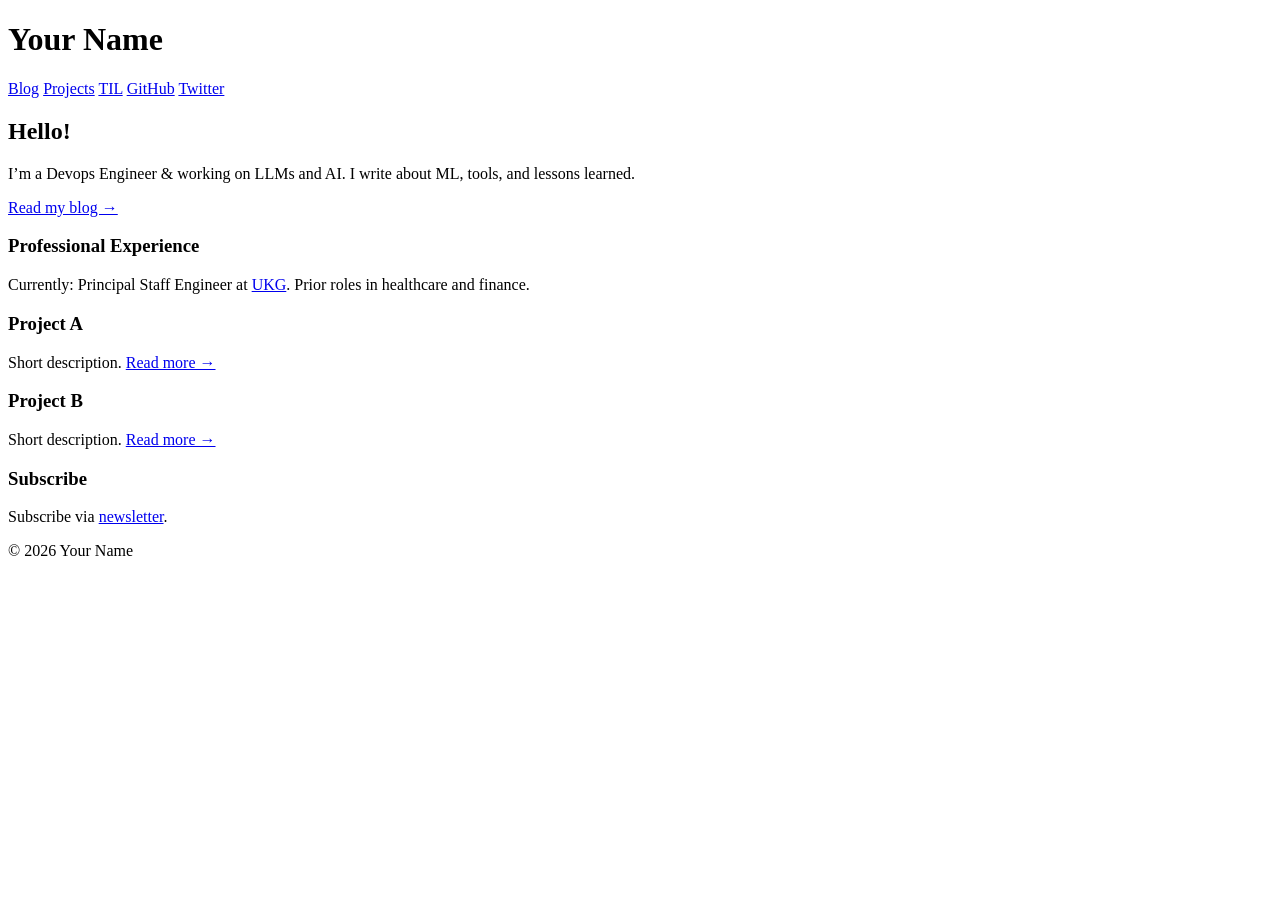
==== index.html @ e0c48140 "Create index.html" ====
<!doctype html>
<html lang="en">
<head>
  <meta charset="utf-8" />
  <meta name="viewport" content="width=device-width,initial-scale=1" />
  <title>Ashutosh Bajpai</title>
  <link rel="stylesheet" href="styles.css" />
</head>
<body>
  <header class="site-header">
    <div class="container">
      <h1 class="logo">Your Name</h1>
      <nav class="nav">
        <a href="/blog/">Blog</a>
        <a href="/projects/">Projects</a>
        <a href="/til/">TIL</a>
        <a href="https://github.com/your-username" target="_blank" rel="noopener">GitHub</a>
        <a href="https://twitter.com/your-handle" target="_blank" rel="noopener">Twitter</a>
      </nav>
    </div>
  </header>

  <main class="container">
    <section class="hero">
      <h2>Hello!</h2>
      <p>I’m a Devops Engineer & working on LLMs and AI. I write about ML, tools, and lessons learned.</p>
      <p><a class="btn" href="/blog/">Read my blog →</a></p>
    </section>

    <section class="about">
      <h3>Professional Experience</h3>
      <p>Currently: Principal Staff Engineer at <a href="https://www.ukg.com" target="_blank" rel="noopener">UKG</a>. Prior roles in healthcare and finance.</p>
    </section>

    <section id="projects" class="cards">
      <article class="card">
        <h3>Project A</h3>
        <p>Short description. <a href="/projects/project-a.html">Read more →</a></p>
      </article>
      <article class="card">
        <h3>Project B</h3>
        <p>Short description. <a href="/projects/project-b.html">Read more →</a></p>
      </article>
    </section>

    <section id="subscribe" class="contact">
      <h3>Subscribe</h3>
      <p>Subscribe via <a href="https://your-substack-or-rss.example">newsletter</a>.</p>
    </section>
  </main>

  <footer class="site-footer">
    <div class="container">© <span id="year"></span> Your Name</div>
  </footer>

  <script>document.getElementById('year').textContent = new Date().getFullYear();</script>
</body>
</html>
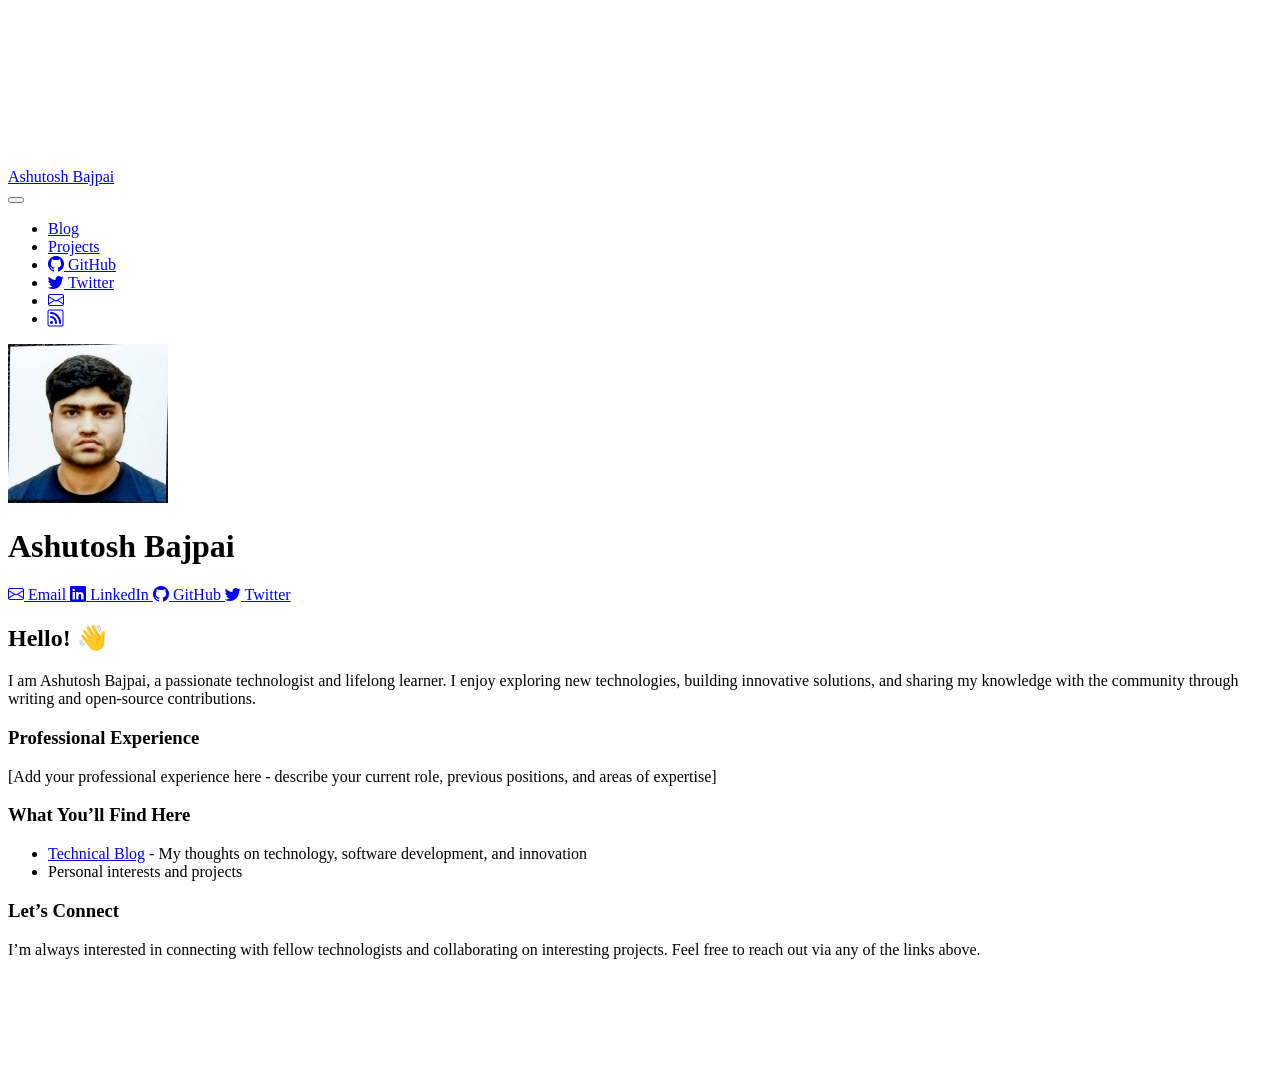
==== commit c6e96bab: "Built site for gh-pages" ====
--- a/index.html
+++ b/index.html
@@ -1,58 +1,596 @@
-<!doctype html>
-<html lang="en">
-<head>
-  <meta charset="utf-8" />
-  <meta name="viewport" content="width=device-width,initial-scale=1" />
-  <title>Ashutosh Bajpai</title>
-  <link rel="stylesheet" href="styles.css" />
+<!DOCTYPE html>
+<html xmlns="http://www.w3.org/1999/xhtml" lang="en" xml:lang="en"><head>
+
+<meta charset="utf-8">
+<meta name="generator" content="quarto-1.9.35">
+
+<meta name="viewport" content="width=device-width, initial-scale=1.0, user-scalable=yes">
+
+
+<title>Ashutosh Bajpai</title>
+<style>
+/* Default styles provided by pandoc.
+** See https://pandoc.org/MANUAL.html#variables-for-html for config info.
+*/
+code{white-space: pre-wrap;}
+span.smallcaps{font-variant: small-caps;}
+div.columns{display: flex; gap: min(4vw, 1.5em);}
+div.column{flex: auto; overflow-x: auto;}
+div.hanging-indent{margin-left: 1.5em; text-indent: -1.5em;}
+ul.task-list{list-style: none;}
+ul.task-list li input[type="checkbox"] {
+  width: 0.8em;
+  margin: 0 0.8em 0.2em -1em; /* quarto-specific, see https://github.com/quarto-dev/quarto-cli/issues/4556 */ 
+  vertical-align: middle;
+}
+</style>
+
+
+<script src="site_libs/quarto-nav/quarto-nav.js"></script>
+<script src="site_libs/quarto-nav/headroom.min.js"></script>
+<script src="site_libs/clipboard/clipboard.min.js"></script>
+<script src="site_libs/quarto-search/autocomplete.umd.js"></script>
+<script src="site_libs/quarto-search/fuse.min.js"></script>
+<script src="site_libs/quarto-search/quarto-search.js"></script>
+<meta name="quarto:offset" content="./">
+<script src="site_libs/quarto-html/quarto.js" type="module"></script>
+<script src="site_libs/quarto-html/tabsets/tabsets.js" type="module"></script>
+<script src="site_libs/quarto-html/popper.min.js"></script>
+<script src="site_libs/quarto-html/tippy.umd.min.js"></script>
+<link href="site_libs/quarto-html/tippy.css" rel="stylesheet">
+<link href="site_libs/quarto-html/quarto-syntax-highlighting-46f66b053e56abd73bb6e954d61a315b.css" rel="stylesheet" id="quarto-text-highlighting-styles">
+<script src="site_libs/bootstrap/bootstrap.min.js"></script>
+<link href="site_libs/bootstrap/bootstrap-icons.css" rel="stylesheet">
+<link href="site_libs/bootstrap/bootstrap-a0f9fd0d421825b736dc1bbcbcba2219.min.css" rel="stylesheet" append-hash="true" id="quarto-bootstrap" data-mode="light">
+<script id="quarto-search-options" type="application/json">{
+  "location": "navbar",
+  "copy-button": false,
+  "collapse-after": 3,
+  "panel-placement": "end",
+  "type": "overlay",
+  "limit": 50,
+  "keyboard-shortcut": [
+    "f",
+    "/",
+    "s"
+  ],
+  "show-item-context": false,
+  "language": {
+    "search-no-results-text": "No results",
+    "search-matching-documents-text": "matching documents",
+    "search-copy-link-title": "Copy link to search",
+    "search-hide-matches-text": "Hide additional matches",
+    "search-more-match-text": "more match in this document",
+    "search-more-matches-text": "more matches in this document",
+    "search-clear-button-title": "Clear",
+    "search-text-placeholder": "",
+    "search-detached-cancel-button-title": "Cancel",
+    "search-submit-button-title": "Submit",
+    "search-label": "Search"
+  }
+}</script>
+
+
+<link rel="stylesheet" href="styles.css">
+<meta property="og:title" content="Ashutosh Bajpai">
+<meta property="og:image" content="https://YOUR_GITHUB_USERNAME.github.io/blog.html/images/ashutosh.jpg">
+<meta property="og:site_name" content="Ashutosh Bajpai">
+<meta name="twitter:title" content="Ashutosh Bajpai">
+<meta name="twitter:image" content="https://YOUR_GITHUB_USERNAME.github.io/blog.html/images/ashutosh.jpg">
+<meta name="twitter:card" content="summary_large_image">
 </head>
-<body>
-  <header class="site-header">
-    <div class="container">
-      <h1 class="logo">Your Name</h1>
-      <nav class="nav">
-        <a href="/blog/">Blog</a>
-        <a href="/projects/">Projects</a>
-        <a href="/til/">TIL</a>
-        <a href="https://github.com/your-username" target="_blank" rel="noopener">GitHub</a>
-        <a href="https://twitter.com/your-handle" target="_blank" rel="noopener">Twitter</a>
-      </nav>
-    </div>
-  </header>
-
-  <main class="container">
-    <section class="hero">
-      <h2>Hello!</h2>
-      <p>I’m a Devops Engineer & working on LLMs and AI. I write about ML, tools, and lessons learned.</p>
-      <p><a class="btn" href="/blog/">Read my blog →</a></p>
-    </section>
-
-    <section class="about">
-      <h3>Professional Experience</h3>
-      <p>Currently: Principal Staff Engineer at <a href="https://www.ukg.com" target="_blank" rel="noopener">UKG</a>. Prior roles in healthcare and finance.</p>
-    </section>
-
-    <section id="projects" class="cards">
-      <article class="card">
-        <h3>Project A</h3>
-        <p>Short description. <a href="/projects/project-a.html">Read more →</a></p>
-      </article>
-      <article class="card">
-        <h3>Project B</h3>
-        <p>Short description. <a href="/projects/project-b.html">Read more →</a></p>
-      </article>
-    </section>
-
-    <section id="subscribe" class="contact">
-      <h3>Subscribe</h3>
-      <p>Subscribe via <a href="https://your-substack-or-rss.example">newsletter</a>.</p>
-    </section>
-  </main>
-
-  <footer class="site-footer">
-    <div class="container">© <span id="year"></span> Your Name</div>
-  </footer>
-
-  <script>document.getElementById('year').textContent = new Date().getFullYear();</script>
-</body>
-</html>
+
+<body class="nav-fixed fullcontent quarto-light">
+
+<div id="quarto-search-results"></div>
+  <header id="quarto-header" class="headroom fixed-top">
+    <nav class="navbar navbar-expand-lg " data-bs-theme="dark">
+      <div class="navbar-container container-fluid">
+      <div class="navbar-brand-container mx-auto">
+    <a class="navbar-brand" href="./index.html">
+    <span class="navbar-title">Ashutosh Bajpai</span>
+    </a>
+  </div>
+            <div id="quarto-search" class="" title="Search"></div>
+          <button class="navbar-toggler" type="button" data-bs-toggle="collapse" data-bs-target="#navbarCollapse" aria-controls="navbarCollapse" role="menu" aria-expanded="false" aria-label="Toggle navigation" onclick="if (window.quartoToggleHeadroom) { window.quartoToggleHeadroom(); }">
+  <span class="navbar-toggler-icon"></span>
+</button>
+          <div class="collapse navbar-collapse" id="navbarCollapse">
+            <ul class="navbar-nav navbar-nav-scroll ms-auto">
+  <li class="nav-item">
+    <a class="nav-link" href="./blog.html"> 
+<span class="menu-text">Blog</span></a>
+  </li>  
+  <li class="nav-item">
+    <a class="nav-link" href="./projects.html"> 
+<span class="menu-text">Projects</span></a>
+  </li>  
+  <li class="nav-item">
+    <a class="nav-link" href="https://github.com/YOUR_GITHUB_USERNAME"> <i class="bi bi-github" role="img">
+</i> 
+<span class="menu-text">GitHub</span></a>
+  </li>  
+  <li class="nav-item">
+    <a class="nav-link" href="https://twitter.com/YOUR_TWITTER_HANDLE"> <i class="bi bi-twitter" role="img">
+</i> 
+<span class="menu-text">Twitter</span></a>
+  </li>  
+  <li class="nav-item compact">
+    <a class="nav-link" href="mailto:your.email@example.com"> <i class="bi bi-envelope" role="img">
+</i> 
+<span class="menu-text"></span></a>
+  </li>  
+  <li class="nav-item compact">
+    <a class="nav-link" href="./blog.xml"> <i class="bi bi-rss" role="img">
+</i> 
+<span class="menu-text"></span></a>
+  </li>  
+</ul>
+          </div> <!-- /navcollapse -->
+            <div class="quarto-navbar-tools">
+</div>
+      </div> <!-- /container-fluid -->
+    </nav>
+</header>
+<!-- content -->
+<div id="quarto-content" class="quarto-container page-columns page-rows-contents page-layout-article page-navbar">
+<!-- sidebar -->
+<!-- margin-sidebar -->
+    
+<!-- main -->
+<div class="quarto-about-trestles">
+  <div class="about-entity">
+    <img src="images/ashutosh.jpg" class="about-image
+  rounded " style="width: 10em;">
+<header id="title-block-header" class="quarto-title-block default">
+<div class="quarto-title">
+<h1 class="title">Ashutosh Bajpai</h1>
+</div>
+<div class="quarto-title-meta">
+  </div>
+</header>
+    <div class="about-links">
+  <a href="mailto:your.email@example.com" class="about-link" rel="" target="">
+    <i class="bi bi-envelope"></i>
+     <span class="about-link-text">Email</span>
+  </a>
+  <a href="https://www.linkedin.com/in/YOUR_LINKEDIN_USERNAME/" class="about-link" rel="" target="">
+    <i class="bi bi-linkedin"></i>
+     <span class="about-link-text">LinkedIn</span>
+  </a>
+  <a href="https://github.com/YOUR_GITHUB_USERNAME" class="about-link" rel="" target="_blank">
+    <i class="bi bi-github"></i>
+     <span class="about-link-text">GitHub</span>
+  </a>
+  <a href="https://twitter.com/YOUR_TWITTER_HANDLE" class="about-link" rel="" target="_blank">
+    <i class="bi bi-twitter"></i>
+     <span class="about-link-text">Twitter</span>
+  </a>
+</div>
+  </div>
+  <div class="about-contents"><main class="content" id="quarto-document-content">
+<div id="hero-heading">
+<section id="hello" class="level2">
+<h2 data-anchor-id="hello">Hello! 👋</h2>
+<p>I am Ashutosh Bajpai, a passionate technologist and lifelong learner. I enjoy exploring new technologies, building innovative solutions, and sharing my knowledge with the community through writing and open-source contributions.</p>
+<section id="professional-experience" class="level3">
+<h3 data-anchor-id="professional-experience">Professional Experience</h3>
+<p>[Add your professional experience here - describe your current role, previous positions, and areas of expertise]</p>
+</section>
+<section id="what-youll-find-here" class="level3">
+<h3 data-anchor-id="what-youll-find-here">What You’ll Find Here</h3>
+<ul>
+<li><a href="blog.html">Technical Blog</a> - My thoughts on technology, software development, and innovation</li>
+<li>Personal interests and projects</li>
+</ul>
+</section>
+<section id="lets-connect" class="level3">
+<h3 data-anchor-id="lets-connect">Let’s Connect</h3>
+<p>I’m always interested in connecting with fellow technologists and collaborating on interesting projects. Feel free to reach out via any of the links above.</p>
+</section>
+</section>
+</div>
+
+
+</main></div>
+</div>
+ <!-- /main -->
+<script id="quarto-html-after-body" type="application/javascript">
+  window.document.addEventListener("DOMContentLoaded", function (event) {
+    const isCodeAnnotation = (el) => {
+      for (const clz of el.classList) {
+        if (clz.startsWith('code-annotation-')) {                     
+          return true;
+        }
+      }
+      return false;
+    }
+    const onCopySuccess = function(e) {
+      // button target
+      const button = e.trigger;
+      // don't keep focus
+      button.blur();
+      // flash "checked"
+      button.classList.add('code-copy-button-checked');
+      var currentTitle = button.getAttribute("title");
+      button.setAttribute("title", "Copied!");
+      let tooltip;
+      if (window.bootstrap) {
+        button.setAttribute("data-bs-toggle", "tooltip");
+        button.setAttribute("data-bs-placement", "left");
+        button.setAttribute("data-bs-title", "Copied!");
+        tooltip = new bootstrap.Tooltip(button, 
+          { trigger: "manual", 
+            customClass: "code-copy-button-tooltip",
+            offset: [0, -8]});
+        tooltip.show();    
+      }
+      setTimeout(function() {
+        if (tooltip) {
+          tooltip.hide();
+          button.removeAttribute("data-bs-title");
+          button.removeAttribute("data-bs-toggle");
+          button.removeAttribute("data-bs-placement");
+        }
+        button.setAttribute("title", currentTitle);
+        button.classList.remove('code-copy-button-checked');
+      }, 1000);
+      // clear code selection
+      e.clearSelection();
+    }
+    const getTextToCopy = function(trigger) {
+      const outerScaffold = trigger.parentElement.cloneNode(true);
+      const codeEl = outerScaffold.querySelector('code');
+      for (const childEl of codeEl.children) {
+        if (isCodeAnnotation(childEl)) {
+          childEl.remove();
+        }
+      }
+      return codeEl.innerText;
+    }
+    const clipboard = new window.ClipboardJS('.code-copy-button:not([data-in-quarto-modal])', {
+      text: getTextToCopy
+    });
+    clipboard.on('success', onCopySuccess);
+    if (window.document.getElementById('quarto-embedded-source-code-modal')) {
+      const clipboardModal = new window.ClipboardJS('.code-copy-button[data-in-quarto-modal]', {
+        text: getTextToCopy,
+        container: window.document.getElementById('quarto-embedded-source-code-modal')
+      });
+      clipboardModal.on('success', onCopySuccess);
+    }
+      var localhostRegex = new RegExp(/^(?:http|https):\/\/localhost\:?[0-9]*\//);
+      var mailtoRegex = new RegExp(/^mailto:/);
+        var filterRegex = new RegExp("https:\/\/YOUR_GITHUB_USERNAME\.github\.io\/blog\.html");
+      var isInternal = (href) => {
+          return filterRegex.test(href) || localhostRegex.test(href) || mailtoRegex.test(href);
+      }
+      // Inspect non-navigation links and adorn them if external
+     var links = window.document.querySelectorAll('a[href]:not(.nav-link):not(.navbar-brand):not(.toc-action):not(.sidebar-link):not(.sidebar-item-toggle):not(.pagination-link):not(.no-external):not([aria-hidden]):not(.dropdown-item):not(.quarto-navigation-tool):not(.about-link)');
+      for (var i=0; i<links.length; i++) {
+        const link = links[i];
+        if (!isInternal(link.href)) {
+          // undo the damage that might have been done by quarto-nav.js in the case of
+          // links that we want to consider external
+          if (link.dataset.originalHref !== undefined) {
+            link.href = link.dataset.originalHref;
+          }
+        }
+      }
+    function tippyHover(el, contentFn, onTriggerFn, onUntriggerFn) {
+      const config = {
+        allowHTML: true,
+        maxWidth: 500,
+        delay: 100,
+        arrow: false,
+        appendTo: function(el) {
+            return el.parentElement;
+        },
+        interactive: true,
+        interactiveBorder: 10,
+        theme: 'quarto',
+        placement: 'bottom-start',
+      };
+      if (contentFn) {
+        config.content = contentFn;
+      }
+      if (onTriggerFn) {
+        config.onTrigger = onTriggerFn;
+      }
+      if (onUntriggerFn) {
+        config.onUntrigger = onUntriggerFn;
+      }
+      window.tippy(el, config); 
+    }
+    const noterefs = window.document.querySelectorAll('a[role="doc-noteref"]');
+    for (var i=0; i<noterefs.length; i++) {
+      const ref = noterefs[i];
+      tippyHover(ref, function() {
+        // use id or data attribute instead here
+        let href = ref.getAttribute('data-footnote-href') || ref.getAttribute('href');
+        try { href = new URL(href).hash; } catch {}
+        const id = href.replace(/^#\/?/, "");
+        const note = window.document.getElementById(id);
+        if (note) {
+          return note.innerHTML;
+        } else {
+          return "";
+        }
+      });
+    }
+    const xrefs = window.document.querySelectorAll('a.quarto-xref');
+    const processXRef = (id, note) => {
+      // Strip column container classes
+      const stripColumnClz = (el) => {
+        el.classList.remove("page-full", "page-columns");
+        if (el.children) {
+          for (const child of el.children) {
+            stripColumnClz(child);
+          }
+        }
+      }
+      stripColumnClz(note)
+      if (id === null || id.startsWith('sec-')) {
+        // Special case sections, only their first couple elements
+        const container = document.createElement("div");
+        if (note.children && note.children.length > 2) {
+          container.appendChild(note.children[0].cloneNode(true));
+          for (let i = 1; i < note.children.length; i++) {
+            const child = note.children[i];
+            if (child.tagName === "P" && child.innerText === "") {
+              continue;
+            } else {
+              container.appendChild(child.cloneNode(true));
+              break;
+            }
+          }
+          if (window.Quarto?.typesetMath) {
+            window.Quarto.typesetMath(container);
+          }
+          return container.innerHTML
+        } else {
+          if (window.Quarto?.typesetMath) {
+            window.Quarto.typesetMath(note);
+          }
+          return note.innerHTML;
+        }
+      } else {
+        // Remove any anchor links if they are present
+        const anchorLink = note.querySelector('a.anchorjs-link');
+        if (anchorLink) {
+          anchorLink.remove();
+        }
+        if (window.Quarto?.typesetMath) {
+          window.Quarto.typesetMath(note);
+        }
+        if (note.classList.contains("callout")) {
+          return note.outerHTML;
+        } else {
+          return note.innerHTML;
+        }
+      }
+    }
+    for (var i=0; i<xrefs.length; i++) {
+      const xref = xrefs[i];
+      tippyHover(xref, undefined, function(instance) {
+        instance.disable();
+        let url = xref.getAttribute('href');
+        let hash = undefined; 
+        if (url.startsWith('#')) {
+          hash = url;
+        } else {
+          try { hash = new URL(url).hash; } catch {}
+        }
+        if (hash) {
+          const id = hash.replace(/^#\/?/, "");
+          const note = window.document.getElementById(id);
+          if (note !== null) {
+            try {
+              const html = processXRef(id, note.cloneNode(true));
+              instance.setContent(html);
+            } finally {
+              instance.enable();
+              instance.show();
+            }
+          } else {
+            // See if we can fetch this
+            fetch(url.split('#')[0])
+            .then(res => res.text())
+            .then(html => {
+              const parser = new DOMParser();
+              const htmlDoc = parser.parseFromString(html, "text/html");
+              const note = htmlDoc.getElementById(id);
+              if (note !== null) {
+                const html = processXRef(id, note);
+                instance.setContent(html);
+              } 
+            }).finally(() => {
+              instance.enable();
+              instance.show();
+            });
+          }
+        } else {
+          // See if we can fetch a full url (with no hash to target)
+          // This is a special case and we should probably do some content thinning / targeting
+          fetch(url)
+          .then(res => res.text())
+          .then(html => {
+            const parser = new DOMParser();
+            const htmlDoc = parser.parseFromString(html, "text/html");
+            const note = htmlDoc.querySelector('main.content');
+            if (note !== null) {
+              // This should only happen for chapter cross references
+              // (since there is no id in the URL)
+              // remove the first header
+              if (note.children.length > 0 && note.children[0].tagName === "HEADER") {
+                note.children[0].remove();
+              }
+              const html = processXRef(null, note);
+              instance.setContent(html);
+            } 
+          }).finally(() => {
+            instance.enable();
+            instance.show();
+          });
+        }
+      }, function(instance) {
+      });
+    }
+        let selectedAnnoteEl;
+        const selectorForAnnotation = ( cell, annotation) => {
+          let cellAttr = 'data-code-cell="' + cell + '"';
+          let lineAttr = 'data-code-annotation="' +  annotation + '"';
+          const selector = 'span[' + cellAttr + '][' + lineAttr + ']';
+          return selector;
+        }
+        const selectCodeLines = (annoteEl) => {
+          const doc = window.document;
+          const targetCell = annoteEl.getAttribute("data-target-cell");
+          const targetAnnotation = annoteEl.getAttribute("data-target-annotation");
+          const annoteSpan = window.document.querySelector(selectorForAnnotation(targetCell, targetAnnotation));
+          const lines = annoteSpan.getAttribute("data-code-lines").split(",");
+          const lineIds = lines.map((line) => {
+            return targetCell + "-" + line;
+          })
+          let top = null;
+          let height = null;
+          let parent = null;
+          if (lineIds.length > 0) {
+              //compute the position of the single el (top and bottom and make a div)
+              const el = window.document.getElementById(lineIds[0]);
+              top = el.offsetTop;
+              height = el.offsetHeight;
+              parent = el.parentElement.parentElement;
+            if (lineIds.length > 1) {
+              const lastEl = window.document.getElementById(lineIds[lineIds.length - 1]);
+              const bottom = lastEl.offsetTop + lastEl.offsetHeight;
+              height = bottom - top;
+            }
+            if (top !== null && height !== null && parent !== null) {
+              // cook up a div (if necessary) and position it 
+              let div = window.document.getElementById("code-annotation-line-highlight");
+              if (div === null) {
+                div = window.document.createElement("div");
+                div.setAttribute("id", "code-annotation-line-highlight");
+                div.style.position = 'absolute';
+                parent.appendChild(div);
+              }
+              div.style.top = top - 2 + "px";
+              div.style.height = height + 4 + "px";
+              div.style.left = 0;
+              let gutterDiv = window.document.getElementById("code-annotation-line-highlight-gutter");
+              if (gutterDiv === null) {
+                gutterDiv = window.document.createElement("div");
+                gutterDiv.setAttribute("id", "code-annotation-line-highlight-gutter");
+                gutterDiv.style.position = 'absolute';
+                const codeCell = window.document.getElementById(targetCell);
+                const gutter = codeCell.querySelector('.code-annotation-gutter');
+                gutter.appendChild(gutterDiv);
+              }
+              gutterDiv.style.top = top - 2 + "px";
+              gutterDiv.style.height = height + 4 + "px";
+            }
+            selectedAnnoteEl = annoteEl;
+          }
+        };
+        const unselectCodeLines = () => {
+          const elementsIds = ["code-annotation-line-highlight", "code-annotation-line-highlight-gutter"];
+          elementsIds.forEach((elId) => {
+            const div = window.document.getElementById(elId);
+            if (div) {
+              div.remove();
+            }
+          });
+          selectedAnnoteEl = undefined;
+        };
+          // Handle positioning of the toggle
+      window.addEventListener(
+        "resize",
+        throttle(() => {
+          elRect = undefined;
+          if (selectedAnnoteEl) {
+            selectCodeLines(selectedAnnoteEl);
+          }
+        }, 10)
+      );
+      function throttle(fn, ms) {
+      let throttle = false;
+      let timer;
+        return (...args) => {
+          if(!throttle) { // first call gets through
+              fn.apply(this, args);
+              throttle = true;
+          } else { // all the others get throttled
+              if(timer) clearTimeout(timer); // cancel #2
+              timer = setTimeout(() => {
+                fn.apply(this, args);
+                timer = throttle = false;
+              }, ms);
+          }
+        };
+      }
+        // Attach click handler to the DT
+        const annoteDls = window.document.querySelectorAll('dt[data-target-cell]');
+        for (const annoteDlNode of annoteDls) {
+          annoteDlNode.addEventListener('click', (event) => {
+            const clickedEl = event.target;
+            if (clickedEl !== selectedAnnoteEl) {
+              unselectCodeLines();
+              const activeEl = window.document.querySelector('dt[data-target-cell].code-annotation-active');
+              if (activeEl) {
+                activeEl.classList.remove('code-annotation-active');
+              }
+              selectCodeLines(clickedEl);
+              clickedEl.classList.add('code-annotation-active');
+            } else {
+              // Unselect the line
+              unselectCodeLines();
+              clickedEl.classList.remove('code-annotation-active');
+            }
+          });
+        }
+    const findCites = (el) => {
+      const parentEl = el.parentElement;
+      if (parentEl) {
+        const cites = parentEl.dataset.cites;
+        if (cites) {
+          return {
+            el,
+            cites: cites.split(' ')
+          };
+        } else {
+          return findCites(el.parentElement)
+        }
+      } else {
+        return undefined;
+      }
+    };
+    var bibliorefs = window.document.querySelectorAll('a[role="doc-biblioref"]');
+    for (var i=0; i<bibliorefs.length; i++) {
+      const ref = bibliorefs[i];
+      const citeInfo = findCites(ref);
+      if (citeInfo) {
+        tippyHover(citeInfo.el, function() {
+          var popup = window.document.createElement('div');
+          citeInfo.cites.forEach(function(cite) {
+            var citeDiv = window.document.createElement('div');
+            citeDiv.classList.add('hanging-indent');
+            citeDiv.classList.add('csl-entry');
+            var biblioDiv = window.document.getElementById('ref-' + cite);
+            if (biblioDiv) {
+              citeDiv.innerHTML = biblioDiv.innerHTML;
+            }
+            popup.appendChild(citeDiv);
+          });
+          return popup.innerHTML;
+        });
+      }
+    }
+  });
+  </script>
+</div> <!-- /content -->
+
+
+
+
+</body></html>
--- a/site_libs/quarto-html/tippy.css
+++ b/site_libs/quarto-html/tippy.css
@@ -0,0 +1 @@
+.tippy-box[data-animation=fade][data-state=hidden]{opacity:0}[data-tippy-root]{max-width:calc(100vw - 10px)}.tippy-box{position:relative;background-color:#333;color:#fff;border-radius:4px;font-size:14px;line-height:1.4;white-space:normal;outline:0;transition-property:transform,visibility,opacity}.tippy-box[data-placement^=top]>.tippy-arrow{bottom:0}.tippy-box[data-placement^=top]>.tippy-arrow:before{bottom:-7px;left:0;border-width:8px 8px 0;border-top-color:initial;transform-origin:center top}.tippy-box[data-placement^=bottom]>.tippy-arrow{top:0}.tippy-box[data-placement^=bottom]>.tippy-arrow:before{top:-7px;left:0;border-width:0 8px 8px;border-bottom-color:initial;transform-origin:center bottom}.tippy-box[data-placement^=left]>.tippy-arrow{right:0}.tippy-box[data-placement^=left]>.tippy-arrow:before{border-width:8px 0 8px 8px;border-left-color:initial;right:-7px;transform-origin:center left}.tippy-box[data-placement^=right]>.tippy-arrow{left:0}.tippy-box[data-placement^=right]>.tippy-arrow:before{left:-7px;border-width:8px 8px 8px 0;border-right-color:initial;transform-origin:center right}.tippy-box[data-inertia][data-state=visible]{transition-timing-function:cubic-bezier(.54,1.5,.38,1.11)}.tippy-arrow{width:16px;height:16px;color:#333}.tippy-arrow:before{content:"";position:absolute;border-color:transparent;border-style:solid}.tippy-content{position:relative;padding:5px 9px;z-index:1}
--- a/site_libs/quarto-html/quarto-syntax-highlighting-46f66b053e56abd73bb6e954d61a315b.css
+++ b/site_libs/quarto-html/quarto-syntax-highlighting-46f66b053e56abd73bb6e954d61a315b.css
@@ -0,0 +1,236 @@
+/* quarto syntax highlight colors */
+:root {
+  --quarto-hl-ot-color: #003B4F;
+  --quarto-hl-at-color: #657422;
+  --quarto-hl-ss-color: #20794D;
+  --quarto-hl-an-color: #5E5E5E;
+  --quarto-hl-fu-color: #4758AB;
+  --quarto-hl-st-color: #20794D;
+  --quarto-hl-cf-color: #003B4F;
+  --quarto-hl-op-color: #5E5E5E;
+  --quarto-hl-er-color: #AD0000;
+  --quarto-hl-bn-color: #AD0000;
+  --quarto-hl-al-color: #AD0000;
+  --quarto-hl-va-color: #111111;
+  --quarto-hl-bu-color: inherit;
+  --quarto-hl-ex-color: inherit;
+  --quarto-hl-pp-color: #AD0000;
+  --quarto-hl-in-color: #5E5E5E;
+  --quarto-hl-vs-color: #20794D;
+  --quarto-hl-wa-color: #5E5E5E;
+  --quarto-hl-do-color: #5E5E5E;
+  --quarto-hl-im-color: #00769E;
+  --quarto-hl-ch-color: #20794D;
+  --quarto-hl-dt-color: #AD0000;
+  --quarto-hl-fl-color: #AD0000;
+  --quarto-hl-co-color: #5E5E5E;
+  --quarto-hl-cv-color: #5E5E5E;
+  --quarto-hl-cn-color: #8f5902;
+  --quarto-hl-sc-color: #5E5E5E;
+  --quarto-hl-dv-color: #AD0000;
+  --quarto-hl-kw-color: #003B4F;
+}
+
+/* other quarto variables */
+:root {
+  --quarto-font-monospace: SFMono-Regular, Menlo, Monaco, Consolas, "Liberation Mono", "Courier New", monospace;
+}
+
+/* syntax highlight based on Pandoc's rules */
+pre > code.sourceCode > span {
+  color: #003B4F;
+}
+
+code.sourceCode > span {
+  color: #003B4F;
+}
+
+div.sourceCode,
+div.sourceCode pre.sourceCode {
+  color: #003B4F;
+}
+
+/* Normal */
+code span {
+  color: #003B4F;
+}
+
+/* Alert */
+code span.al {
+  color: #AD0000;
+  font-style: inherit;
+}
+
+/* Annotation */
+code span.an {
+  color: #5E5E5E;
+  font-style: inherit;
+}
+
+/* Attribute */
+code span.at {
+  color: #657422;
+  font-style: inherit;
+}
+
+/* BaseN */
+code span.bn {
+  color: #AD0000;
+  font-style: inherit;
+}
+
+/* BuiltIn */
+code span.bu {
+  font-style: inherit;
+}
+
+/* ControlFlow */
+code span.cf {
+  color: #003B4F;
+  font-weight: bold;
+  font-style: inherit;
+}
+
+/* Char */
+code span.ch {
+  color: #20794D;
+  font-style: inherit;
+}
+
+/* Constant */
+code span.cn {
+  color: #8f5902;
+  font-style: inherit;
+}
+
+/* Comment */
+code span.co {
+  color: #5E5E5E;
+  font-style: inherit;
+}
+
+/* CommentVar */
+code span.cv {
+  color: #5E5E5E;
+  font-style: italic;
+}
+
+/* Documentation */
+code span.do {
+  color: #5E5E5E;
+  font-style: italic;
+}
+
+/* DataType */
+code span.dt {
+  color: #AD0000;
+  font-style: inherit;
+}
+
+/* DecVal */
+code span.dv {
+  color: #AD0000;
+  font-style: inherit;
+}
+
+/* Error */
+code span.er {
+  color: #AD0000;
+  font-style: inherit;
+}
+
+/* Extension */
+code span.ex {
+  font-style: inherit;
+}
+
+/* Float */
+code span.fl {
+  color: #AD0000;
+  font-style: inherit;
+}
+
+/* Function */
+code span.fu {
+  color: #4758AB;
+  font-style: inherit;
+}
+
+/* Import */
+code span.im {
+  color: #00769E;
+  font-style: inherit;
+}
+
+/* Information */
+code span.in {
+  color: #5E5E5E;
+  font-style: inherit;
+}
+
+/* Keyword */
+code span.kw {
+  color: #003B4F;
+  font-weight: bold;
+  font-style: inherit;
+}
+
+/* Operator */
+code span.op {
+  color: #5E5E5E;
+  font-style: inherit;
+}
+
+/* Other */
+code span.ot {
+  color: #003B4F;
+  font-style: inherit;
+}
+
+/* Preprocessor */
+code span.pp {
+  color: #AD0000;
+  font-style: inherit;
+}
+
+/* SpecialChar */
+code span.sc {
+  color: #5E5E5E;
+  font-style: inherit;
+}
+
+/* SpecialString */
+code span.ss {
+  color: #20794D;
+  font-style: inherit;
+}
+
+/* String */
+code span.st {
+  color: #20794D;
+  font-style: inherit;
+}
+
+/* Variable */
+code span.va {
+  color: #111111;
+  font-style: inherit;
+}
+
+/* VerbatimString */
+code span.vs {
+  color: #20794D;
+  font-style: inherit;
+}
+
+/* Warning */
+code span.wa {
+  color: #5E5E5E;
+  font-style: italic;
+}
+
+.prevent-inlining {
+  content: "</";
+}
+
+/*# sourceMappingURL=5022ed312398f59a55adce476d7327af.css.map */
--- a/styles.css
+++ b/styles.css
@@ -0,0 +1,22 @@
+/* css styles */
+
+.github-stars {
+  display: inline-block !important;
+  visibility: visible !important;
+  opacity: 1 !important;
+  position: relative;
+  z-index: 10;
+  margin-left: 4px;
+  vertical-align: middle;
+  height: 20px;
+  width: auto;
+  box-shadow: none;
+  font-size: 0.85em;
+  color: #f1c40f;
+  font-weight: bold;
+  transition: color 0.2s;
+}
+
+a:hover .github-stars {
+  color: #f39c12;
+}
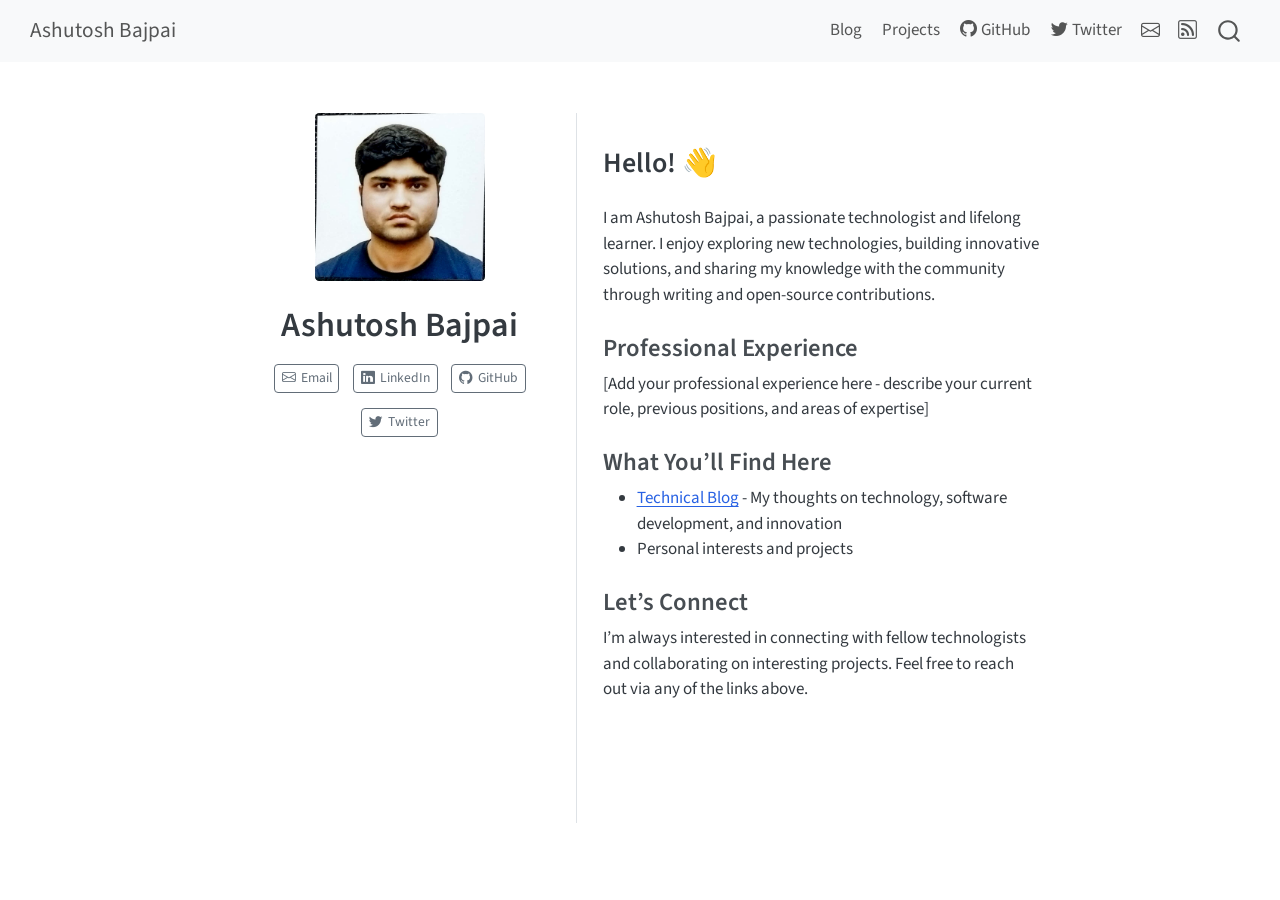
==== commit b27070b9: "Built site for gh-pages" ====
--- a/index.html
+++ b/index.html
@@ -2,16 +2,13 @@
 <html xmlns="http://www.w3.org/1999/xhtml" lang="en" xml:lang="en"><head>
 
 <meta charset="utf-8">
-<meta name="generator" content="quarto-1.9.35">
+<meta name="generator" content="quarto-1.8.27">
 
 <meta name="viewport" content="width=device-width, initial-scale=1.0, user-scalable=yes">
 
 
 <title>Ashutosh Bajpai</title>
 <style>
-/* Default styles provided by pandoc.
-** See https://pandoc.org/MANUAL.html#variables-for-html for config info.
-*/
 code{white-space: pre-wrap;}
 span.smallcaps{font-variant: small-caps;}
 div.columns{display: flex; gap: min(4vw, 1.5em);}
@@ -35,13 +32,14 @@
 <meta name="quarto:offset" content="./">
 <script src="site_libs/quarto-html/quarto.js" type="module"></script>
 <script src="site_libs/quarto-html/tabsets/tabsets.js" type="module"></script>
+<script src="site_libs/quarto-html/axe/axe-check.js" type="module"></script>
 <script src="site_libs/quarto-html/popper.min.js"></script>
 <script src="site_libs/quarto-html/tippy.umd.min.js"></script>
 <link href="site_libs/quarto-html/tippy.css" rel="stylesheet">
-<link href="site_libs/quarto-html/quarto-syntax-highlighting-46f66b053e56abd73bb6e954d61a315b.css" rel="stylesheet" id="quarto-text-highlighting-styles">
+<link href="site_libs/quarto-html/quarto-syntax-highlighting-ed96de9b727972fe78a7b5d16c58bf87.css" rel="stylesheet" id="quarto-text-highlighting-styles">
 <script src="site_libs/bootstrap/bootstrap.min.js"></script>
 <link href="site_libs/bootstrap/bootstrap-icons.css" rel="stylesheet">
-<link href="site_libs/bootstrap/bootstrap-a0f9fd0d421825b736dc1bbcbcba2219.min.css" rel="stylesheet" append-hash="true" id="quarto-bootstrap" data-mode="light">
+<link href="site_libs/bootstrap/bootstrap-afa37c5c79185640b9c231024f4fe5ea.min.css" rel="stylesheet" append-hash="true" id="quarto-bootstrap" data-mode="light">
 <script id="quarto-search-options" type="application/json">{
   "location": "navbar",
   "copy-button": false,
--- a/site_libs/quarto-html/quarto-syntax-highlighting-ed96de9b727972fe78a7b5d16c58bf87.css
+++ b/site_libs/quarto-html/quarto-syntax-highlighting-ed96de9b727972fe78a7b5d16c58bf87.css
@@ -0,0 +1,236 @@
+/* quarto syntax highlight colors */
+:root {
+  --quarto-hl-ot-color: #003B4F;
+  --quarto-hl-at-color: #657422;
+  --quarto-hl-ss-color: #20794D;
+  --quarto-hl-an-color: #5E5E5E;
+  --quarto-hl-fu-color: #4758AB;
+  --quarto-hl-st-color: #20794D;
+  --quarto-hl-cf-color: #003B4F;
+  --quarto-hl-op-color: #5E5E5E;
+  --quarto-hl-er-color: #AD0000;
+  --quarto-hl-bn-color: #AD0000;
+  --quarto-hl-al-color: #AD0000;
+  --quarto-hl-va-color: #111111;
+  --quarto-hl-bu-color: inherit;
+  --quarto-hl-ex-color: inherit;
+  --quarto-hl-pp-color: #AD0000;
+  --quarto-hl-in-color: #5E5E5E;
+  --quarto-hl-vs-color: #20794D;
+  --quarto-hl-wa-color: #5E5E5E;
+  --quarto-hl-do-color: #5E5E5E;
+  --quarto-hl-im-color: #00769E;
+  --quarto-hl-ch-color: #20794D;
+  --quarto-hl-dt-color: #AD0000;
+  --quarto-hl-fl-color: #AD0000;
+  --quarto-hl-co-color: #5E5E5E;
+  --quarto-hl-cv-color: #5E5E5E;
+  --quarto-hl-cn-color: #8f5902;
+  --quarto-hl-sc-color: #5E5E5E;
+  --quarto-hl-dv-color: #AD0000;
+  --quarto-hl-kw-color: #003B4F;
+}
+
+/* other quarto variables */
+:root {
+  --quarto-font-monospace: SFMono-Regular, Menlo, Monaco, Consolas, "Liberation Mono", "Courier New", monospace;
+}
+
+/* syntax highlight based on Pandoc's rules */
+pre > code.sourceCode > span {
+  color: #003B4F;
+}
+
+code.sourceCode > span {
+  color: #003B4F;
+}
+
+div.sourceCode,
+div.sourceCode pre.sourceCode {
+  color: #003B4F;
+}
+
+/* Normal */
+code span {
+  color: #003B4F;
+}
+
+/* Alert */
+code span.al {
+  color: #AD0000;
+  font-style: inherit;
+}
+
+/* Annotation */
+code span.an {
+  color: #5E5E5E;
+  font-style: inherit;
+}
+
+/* Attribute */
+code span.at {
+  color: #657422;
+  font-style: inherit;
+}
+
+/* BaseN */
+code span.bn {
+  color: #AD0000;
+  font-style: inherit;
+}
+
+/* BuiltIn */
+code span.bu {
+  font-style: inherit;
+}
+
+/* ControlFlow */
+code span.cf {
+  color: #003B4F;
+  font-weight: bold;
+  font-style: inherit;
+}
+
+/* Char */
+code span.ch {
+  color: #20794D;
+  font-style: inherit;
+}
+
+/* Constant */
+code span.cn {
+  color: #8f5902;
+  font-style: inherit;
+}
+
+/* Comment */
+code span.co {
+  color: #5E5E5E;
+  font-style: inherit;
+}
+
+/* CommentVar */
+code span.cv {
+  color: #5E5E5E;
+  font-style: italic;
+}
+
+/* Documentation */
+code span.do {
+  color: #5E5E5E;
+  font-style: italic;
+}
+
+/* DataType */
+code span.dt {
+  color: #AD0000;
+  font-style: inherit;
+}
+
+/* DecVal */
+code span.dv {
+  color: #AD0000;
+  font-style: inherit;
+}
+
+/* Error */
+code span.er {
+  color: #AD0000;
+  font-style: inherit;
+}
+
+/* Extension */
+code span.ex {
+  font-style: inherit;
+}
+
+/* Float */
+code span.fl {
+  color: #AD0000;
+  font-style: inherit;
+}
+
+/* Function */
+code span.fu {
+  color: #4758AB;
+  font-style: inherit;
+}
+
+/* Import */
+code span.im {
+  color: #00769E;
+  font-style: inherit;
+}
+
+/* Information */
+code span.in {
+  color: #5E5E5E;
+  font-style: inherit;
+}
+
+/* Keyword */
+code span.kw {
+  color: #003B4F;
+  font-weight: bold;
+  font-style: inherit;
+}
+
+/* Operator */
+code span.op {
+  color: #5E5E5E;
+  font-style: inherit;
+}
+
+/* Other */
+code span.ot {
+  color: #003B4F;
+  font-style: inherit;
+}
+
+/* Preprocessor */
+code span.pp {
+  color: #AD0000;
+  font-style: inherit;
+}
+
+/* SpecialChar */
+code span.sc {
+  color: #5E5E5E;
+  font-style: inherit;
+}
+
+/* SpecialString */
+code span.ss {
+  color: #20794D;
+  font-style: inherit;
+}
+
+/* String */
+code span.st {
+  color: #20794D;
+  font-style: inherit;
+}
+
+/* Variable */
+code span.va {
+  color: #111111;
+  font-style: inherit;
+}
+
+/* VerbatimString */
+code span.vs {
+  color: #20794D;
+  font-style: inherit;
+}
+
+/* Warning */
+code span.wa {
+  color: #5E5E5E;
+  font-style: italic;
+}
+
+.prevent-inlining {
+  content: "</";
+}
+
+/*# sourceMappingURL=0920dd6d7437995b8cdf7429764427b1.css.map */
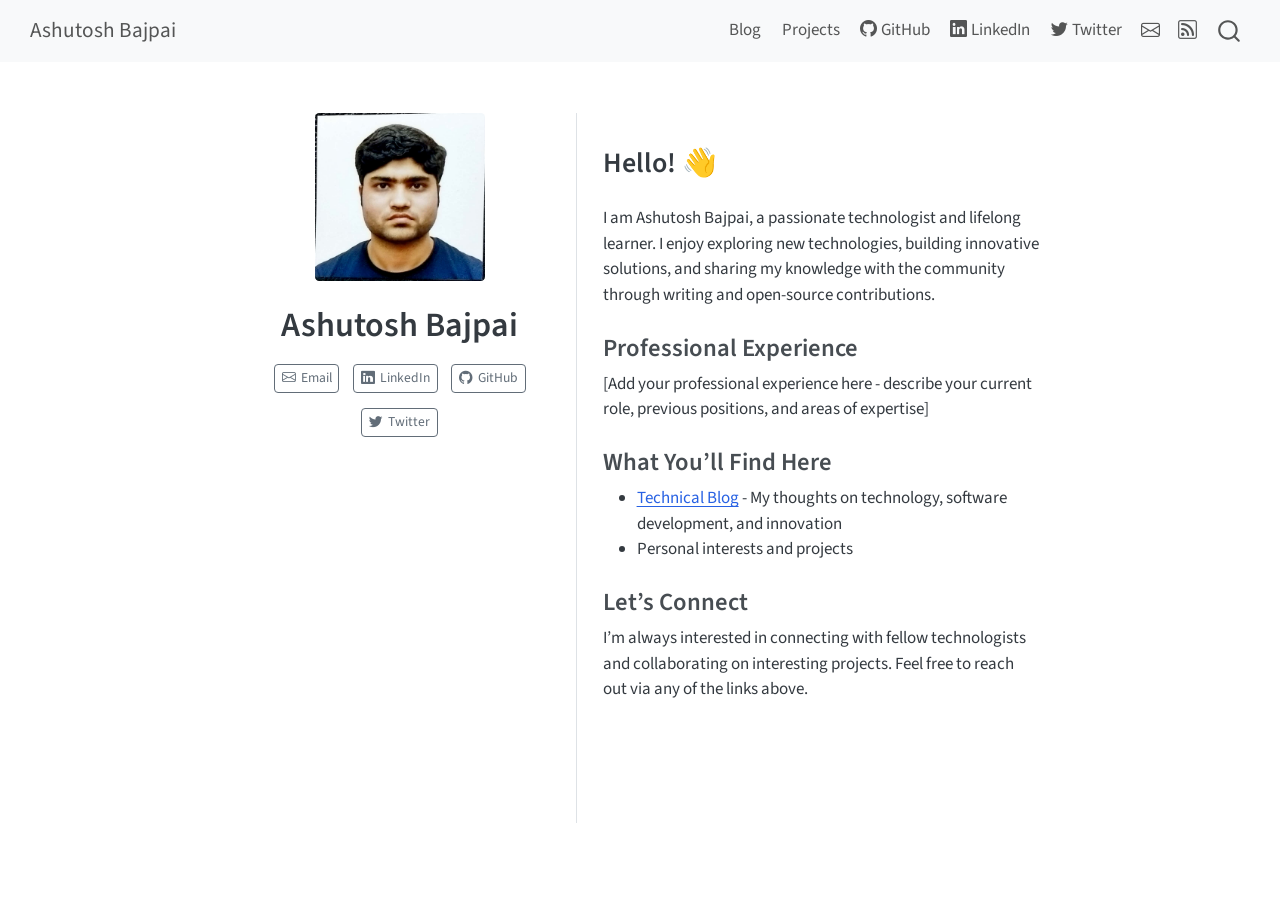
==== commit 2e841c2a: "Built site for gh-pages" ====
--- a/index.html
+++ b/index.html
@@ -71,10 +71,10 @@
 
 <link rel="stylesheet" href="styles.css">
 <meta property="og:title" content="Ashutosh Bajpai">
-<meta property="og:image" content="https://YOUR_GITHUB_USERNAME.github.io/blog.html/images/ashutosh.jpg">
+<meta property="og:image" content="https:/ashutoshbajpai007.github.io/blog.html/images/ashutosh.jpg">
 <meta property="og:site_name" content="Ashutosh Bajpai">
 <meta name="twitter:title" content="Ashutosh Bajpai">
-<meta name="twitter:image" content="https://YOUR_GITHUB_USERNAME.github.io/blog.html/images/ashutosh.jpg">
+<meta name="twitter:image" content="https:/ashutoshbajpai007.github.io/blog.html/images/ashutosh.jpg">
 <meta name="twitter:card" content="summary_large_image">
 </head>
 
@@ -104,9 +104,14 @@
 <span class="menu-text">Projects</span></a>
   </li>  
   <li class="nav-item">
-    <a class="nav-link" href="https://github.com/YOUR_GITHUB_USERNAME"> <i class="bi bi-github" role="img">
+    <a class="nav-link" href="https://github.com/ashutoshbajpai007"> <i class="bi bi-github" role="img">
 </i> 
 <span class="menu-text">GitHub</span></a>
+  </li>  
+  <li class="nav-item">
+    <a class="nav-link" href="https://www.linkedin.com/in/ashutosh-bajpai-devops/"> <i class="bi bi-linkedin" role="img">
+</i> 
+<span class="menu-text">LinkedIn</span></a>
   </li>  
   <li class="nav-item">
     <a class="nav-link" href="https://twitter.com/YOUR_TWITTER_HANDLE"> <i class="bi bi-twitter" role="img">
@@ -114,7 +119,7 @@
 <span class="menu-text">Twitter</span></a>
   </li>  
   <li class="nav-item compact">
-    <a class="nav-link" href="mailto:your.email@example.com"> <i class="bi bi-envelope" role="img">
+    <a class="nav-link" href="mailto:ashutosh.bajpai00007@gmail.com"> <i class="bi bi-envelope" role="img">
 </i> 
 <span class="menu-text"></span></a>
   </li>  
@@ -148,15 +153,15 @@
   </div>
 </header>
     <div class="about-links">
-  <a href="mailto:your.email@example.com" class="about-link" rel="" target="">
+  <a href="mailto:ashutosh.bajpai00007@gmail.com" class="about-link" rel="" target="">
     <i class="bi bi-envelope"></i>
      <span class="about-link-text">Email</span>
   </a>
-  <a href="https://www.linkedin.com/in/YOUR_LINKEDIN_USERNAME/" class="about-link" rel="" target="">
+  <a href="https://www.linkedin.com/in/ashutosh-bajpai-devops/" class="about-link" rel="" target="">
     <i class="bi bi-linkedin"></i>
      <span class="about-link-text">LinkedIn</span>
   </a>
-  <a href="https://github.com/YOUR_GITHUB_USERNAME" class="about-link" rel="" target="_blank">
+  <a href="https://github.com/ashutoshbajpai007" class="about-link" rel="" target="_blank">
     <i class="bi bi-github"></i>
      <span class="about-link-text">GitHub</span>
   </a>
@@ -259,7 +264,7 @@
     }
       var localhostRegex = new RegExp(/^(?:http|https):\/\/localhost\:?[0-9]*\//);
       var mailtoRegex = new RegExp(/^mailto:/);
-        var filterRegex = new RegExp("https:\/\/YOUR_GITHUB_USERNAME\.github\.io\/blog\.html");
+        var filterRegex = new RegExp("https:\/ashutoshbajpai007\.github\.io\/blog\.html");
       var isInternal = (href) => {
           return filterRegex.test(href) || localhostRegex.test(href) || mailtoRegex.test(href);
       }
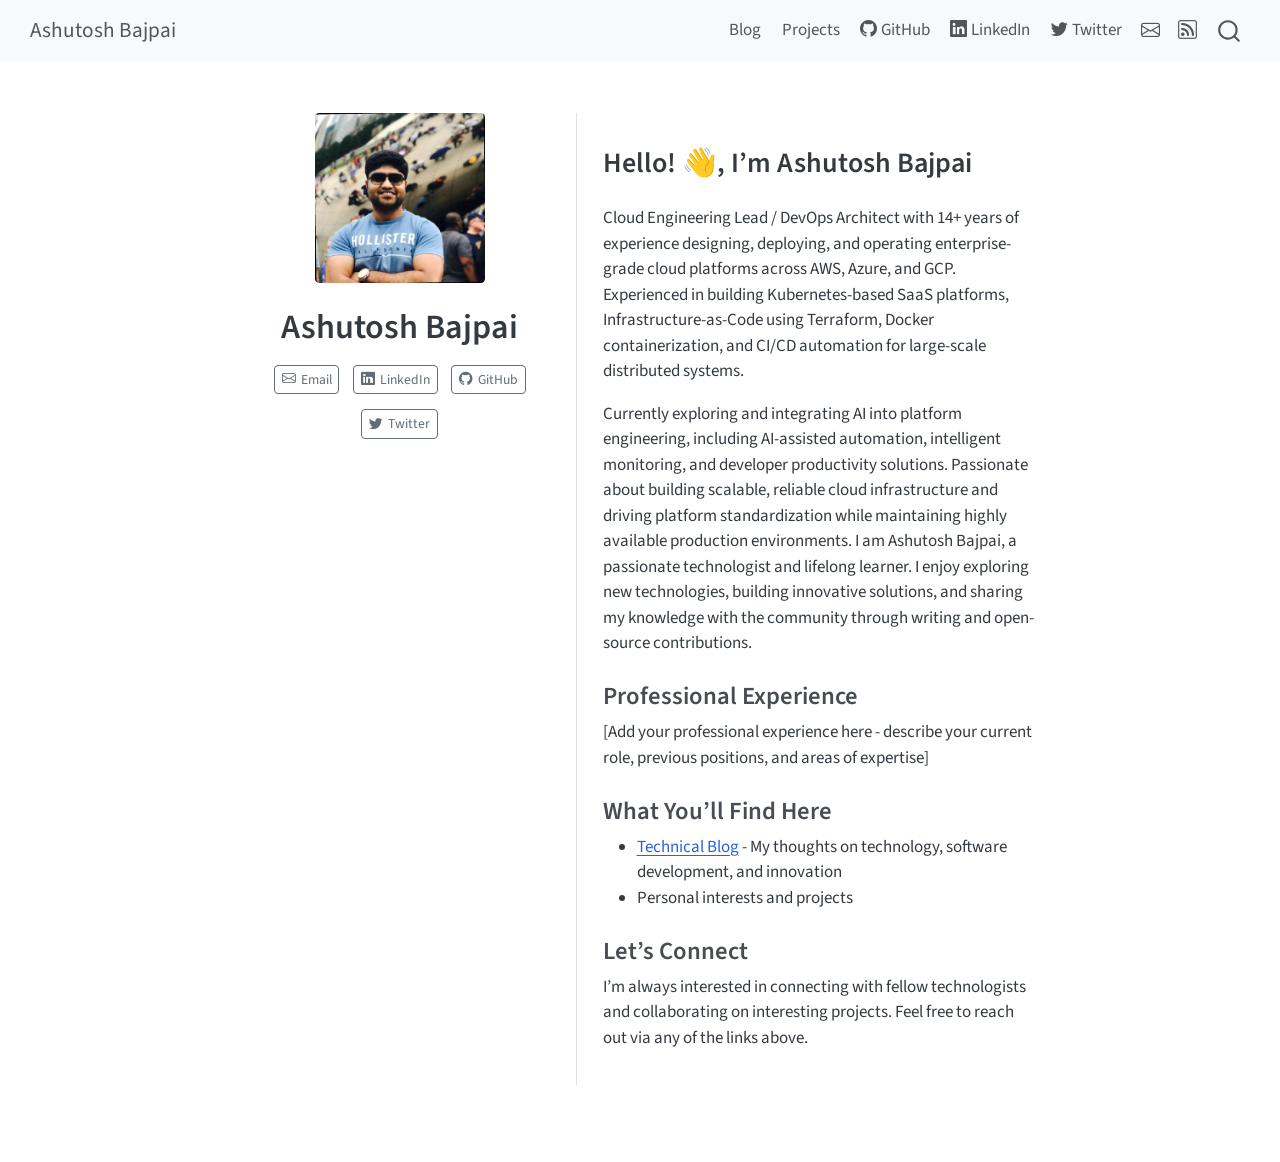
==== commit 8f1532dd: "Built site for gh-pages" ====
--- a/index.html
+++ b/index.html
@@ -173,9 +173,10 @@
   </div>
   <div class="about-contents"><main class="content" id="quarto-document-content">
 <div id="hero-heading">
-<section id="hello" class="level2">
-<h2 data-anchor-id="hello">Hello! 👋</h2>
-<p>I am Ashutosh Bajpai, a passionate technologist and lifelong learner. I enjoy exploring new technologies, building innovative solutions, and sharing my knowledge with the community through writing and open-source contributions.</p>
+<section id="hello-im-ashutosh-bajpai" class="level2">
+<h2 data-anchor-id="hello-im-ashutosh-bajpai">Hello! 👋, I’m Ashutosh Bajpai</h2>
+<p>Cloud Engineering Lead / DevOps Architect with 14+ years of experience designing, deploying, and operating enterprise-grade cloud platforms across AWS, Azure, and GCP. Experienced in building Kubernetes-based SaaS platforms, Infrastructure-as-Code using Terraform, Docker containerization, and CI/CD automation for large-scale distributed systems.</p>
+<p>Currently exploring and integrating AI into platform engineering, including AI-assisted automation, intelligent monitoring, and developer productivity solutions. Passionate about building scalable, reliable cloud infrastructure and driving platform standardization while maintaining highly available production environments. I am Ashutosh Bajpai, a passionate technologist and lifelong learner. I enjoy exploring new technologies, building innovative solutions, and sharing my knowledge with the community through writing and open-source contributions.</p>
 <section id="professional-experience" class="level3">
 <h3 data-anchor-id="professional-experience">Professional Experience</h3>
 <p>[Add your professional experience here - describe your current role, previous positions, and areas of expertise]</p>
